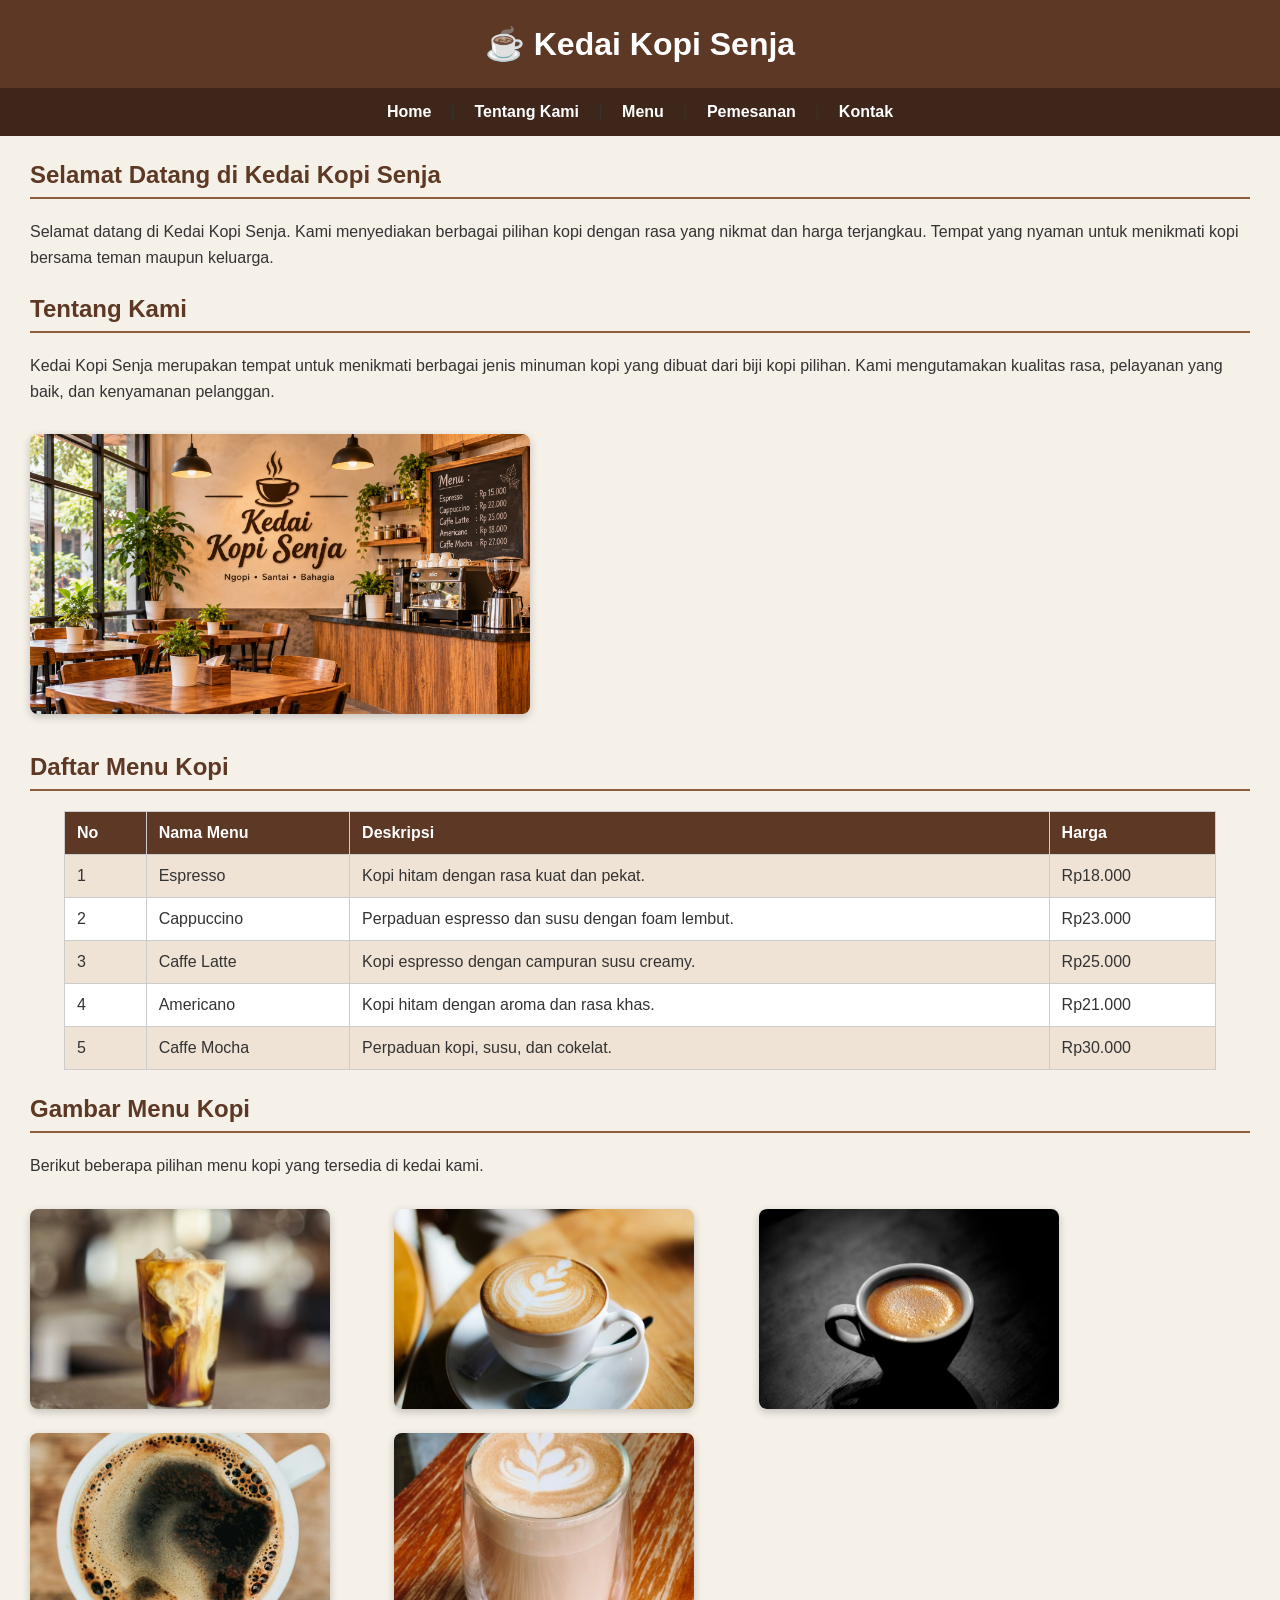
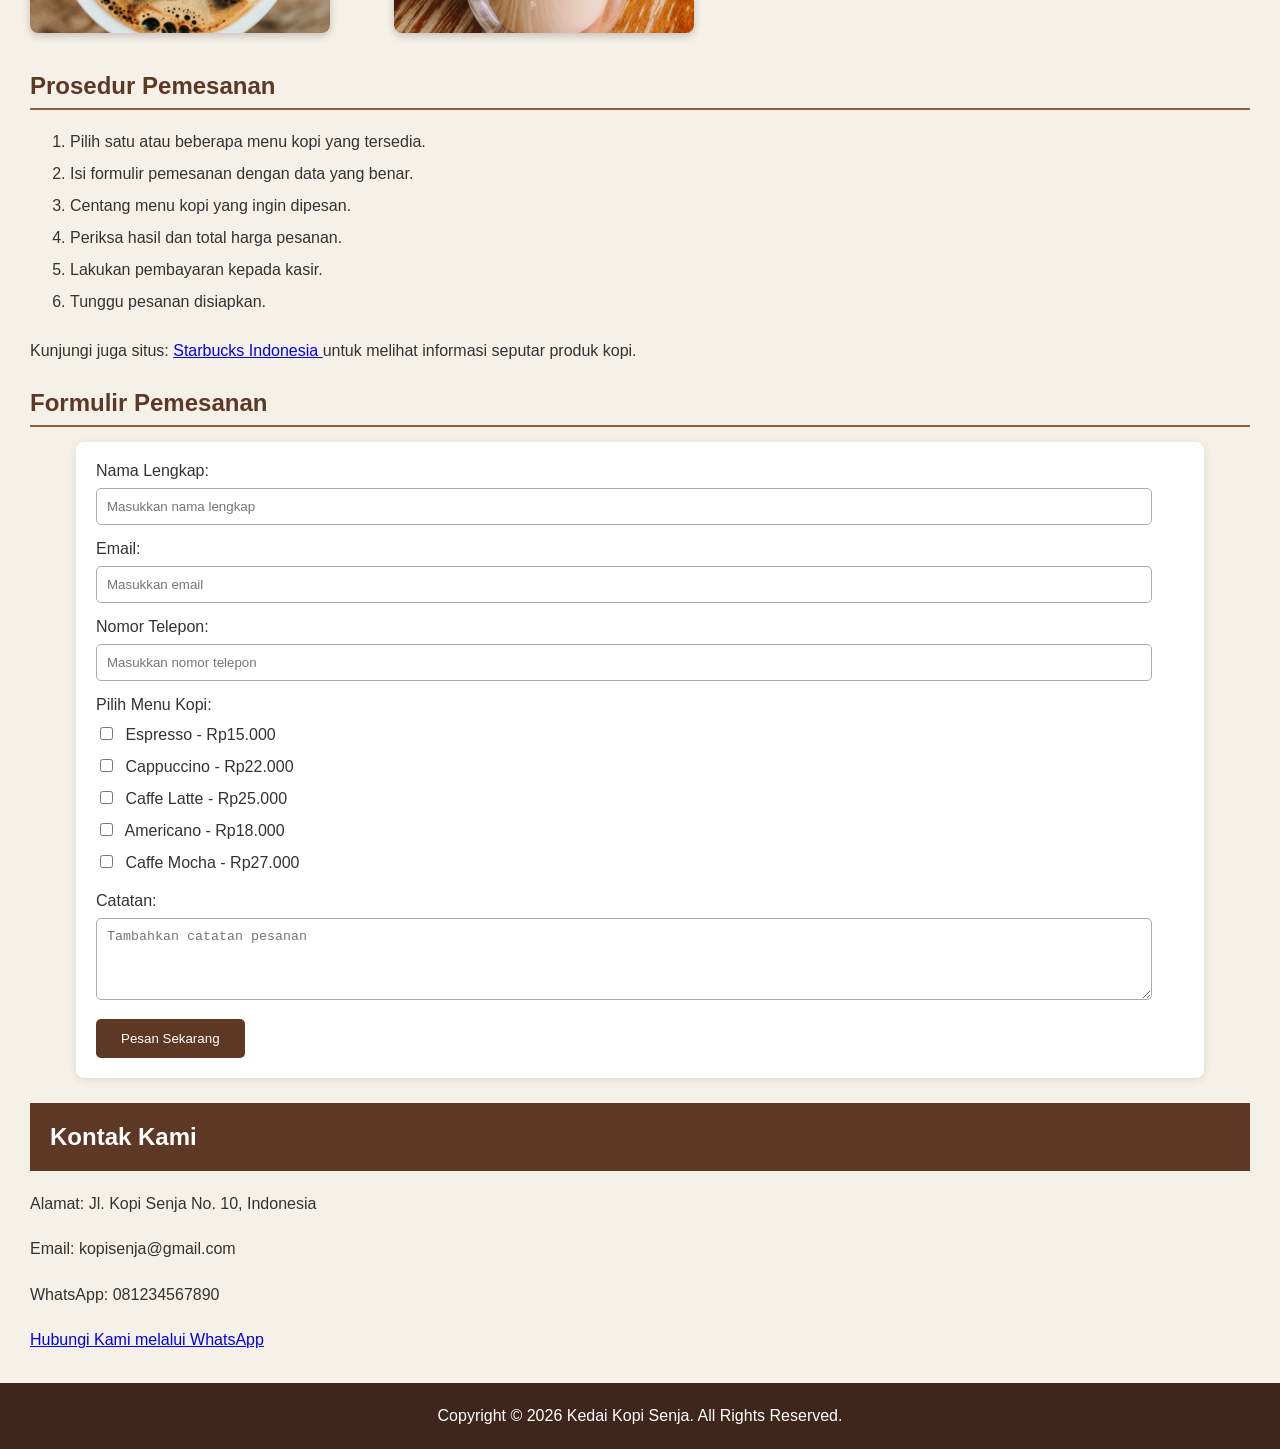
==== index.html @ 61bbe921 "Add files via upload" ====
<!DOCTYPE html>
<html lang="id">
<head>
    <meta charset="UTF-8">
    <meta name="viewport" content="width=device-width, initial-scale=1.0">
    <title>Kedai Kopi Senja</title>

    <style>
        body {
            font-family: Arial, sans-serif;
            background-color: #f5f0e8;
            margin: 0;
            padding: 0;
            color: #333;
        }

        h1 {
            background-color: #5c3825;
            color: white;
            text-align: center;
            padding: 25px;
            margin: 0;
        }

        nav {
            background-color: #3e261b;
            text-align: center;
            padding: 15px;
        }

        nav a {
            color: white;
            text-decoration: none;
            margin: 15px;
            font-weight: bold;
        }

        nav a:hover {
            color: #ffd166;
        }

        h2 {
            color: #5c3825;
            border-bottom: 2px solid #8b5e3c;
            padding-bottom: 8px;
            margin: 25px 30px 15px;
        }

        p {
            margin: 20px 30px;
            line-height: 1.6;
        }

        table {
            width: 90%;
            margin: 20px auto;
            border-collapse: collapse;
            background-color: white;
        }

        th {
            background-color: #5c3825;
            color: white;
        }

        td, th {
            border: 1px solid #ccc;
            padding: 12px;
            text-align: left;
        }

        tr:nth-child(even) {
            background-color: #eee3d5;
        }

        ol {
            margin-left: 30px;
            line-height: 2;
        }

        img {
            width: 300px;
            max-width: 90%;
            height: 200px;
            object-fit: cover;
            border-radius: 8px;
            margin: 10px 30px;
            box-shadow: 0 3px 8px rgba(0,0,0,0.2);
        }

        .gambar-kedai {
            width: 500px;
            height: 280px;
        }

        .gambar-menu {
            display: inline-block;
            text-align: center;
        }

        form {
            background-color: white;
            padding: 20px;
            border-radius: 8px;
            width: 85%;
            margin: auto;
            box-shadow: 0 2px 8px rgba(0,0,0,0.1);
        }

        input[type="text"],
        input[type="email"],
        input[type="tel"],
        input[type="number"],
        textarea {
            width: 95%;
            padding: 10px;
            margin-top: 8px;
            margin-bottom: 15px;
            border: 1px solid #aaa;
            border-radius: 5px;
        }

        .pilihan-menu {
            margin-top: 10px;
            margin-bottom: 20px;
        }

        .pilihan-menu label {
            display: block;
            margin-bottom: 12px;
            cursor: pointer;
        }

        .pilihan-menu input {
            margin-right: 8px;
        }

        button {
            background-color: #5c3825;
            color: white;
            padding: 12px 25px;
            border: none;
            border-radius: 5px;
            cursor: pointer;
        }

        button:hover {
            background-color: #3e261b;
        }

        #hasilPemesanan {
            display: none;
            background-color: white;
            padding: 20px;
            width: 85%;
            margin: 25px auto;
            border-radius: 8px;
            box-shadow: 0 2px 8px rgba(0,0,0,0.1);
        }

        #hasilPemesanan h2 {
            margin: 10px 0 20px;
            color: #5c3825;
        }

        #hasilPemesanan p {
            background-color: #f5f0e8;
            padding: 10px;
            border-radius: 5px;
            margin: 10px 0;
        }

        #totalHarga {
            color: #5c3825;
        }

        #kontak {
            background-color: #5c3825;
            color: white;
            padding: 20px;
            border: none;
        }

        footer {
            background-color: #3e261b;
            color: white;
            text-align: center;
            padding: 15px;
            margin-top: 30px;
        }

        footer p {
            margin: 5px;
        }

        @media (max-width: 600px) {
            nav a {
                display: block;
                margin: 10px;
            }

            table {
                width: 95%;
                font-size: 13px;
            }

            form {
                width: 85%;
            }

            .gambar-kedai {
                width: 85%;
            }
        }
    </style>
</head>

<body>

    <!-- Judul Website -->
    <h1>☕ Kedai Kopi Senja</h1>

    <!-- Navigasi -->
    <nav>
        <a href="#home">Home</a> |
        <a href="#tentang">Tentang Kami</a> |
        <a href="#menu">Menu</a> |
        <a href="#pemesanan">Pemesanan</a> |
        <a href="#kontak">Kontak</a>
    </nav>

    <!-- Home -->
    <h2 id="home">Selamat Datang di Kedai Kopi Senja</h2>

    <p>
        Selamat datang di Kedai Kopi Senja. Kami menyediakan berbagai
        pilihan kopi dengan rasa yang nikmat dan harga terjangkau.
        Tempat yang nyaman untuk menikmati kopi bersama teman maupun keluarga.
    </p>

    <!-- Tentang Kami -->
    <h2 id="tentang">Tentang Kami</h2>

    <p>
        Kedai Kopi Senja merupakan tempat untuk menikmati berbagai
        jenis minuman kopi yang dibuat dari biji kopi pilihan.
        Kami mengutamakan kualitas rasa, pelayanan yang baik,
        dan kenyamanan pelanggan.
    </p>

    <img class="gambar-kedai"
         src="kedai.png"
         alt="Suasana Kedai Kopi Senja">

    <!-- Daftar Menu -->
    <h2 id="menu">Daftar Menu Kopi</h2>

    <table>
        <tr>
            <th>No</th>
            <th>Nama Menu</th>
            <th>Deskripsi</th>
            <th>Harga</th>
        </tr>

        <tr>
            <td>1</td>
            <td>Espresso</td>
            <td>Kopi hitam dengan rasa kuat dan pekat.</td>
            <td>Rp18.000</td>
        </tr>

        <tr>
            <td>2</td>
            <td>Cappuccino</td>
            <td>Perpaduan espresso dan susu dengan foam lembut.</td>
            <td>Rp23.000</td>
        </tr>

        <tr>
            <td>3</td>
            <td>Caffe Latte</td>
            <td>Kopi espresso dengan campuran susu creamy.</td>
            <td>Rp25.000</td>
        </tr>

        <tr>
            <td>4</td>
            <td>Americano</td>
            <td>Kopi hitam dengan aroma dan rasa khas.</td>
            <td>Rp21.000</td>
        </tr>

        <tr>
            <td>5</td>
            <td>Caffe Mocha</td>
            <td>Perpaduan kopi, susu, dan cokelat.</td>
            <td>Rp30.000</td>
        </tr>
    </table>

    <!-- Gambar Menu -->
    <h2>Gambar Menu Kopi</h2>

    <p>Berikut beberapa pilihan menu kopi yang tersedia di kedai kami.</p>

    <img src="espresso.jpg" alt="Espresso">

    <img src="cappuccino.jpg" alt="Cappuccino">

    <img src="latte.jpg" alt="Caffe Latte">

    <img src="americano.jpg" alt="Americano">

    <img src="mocha.jpg" alt="Caffe Mocha">

    <!-- Prosedur Pemesanan -->
    <h2>Prosedur Pemesanan</h2>

    <ol>
        <li>Pilih satu atau beberapa menu kopi yang tersedia.</li>
        <li>Isi formulir pemesanan dengan data yang benar.</li>
        <li>Centang menu kopi yang ingin dipesan.</li>
        <li>Periksa hasil dan total harga pesanan.</li>
        <li>Lakukan pembayaran kepada kasir.</li>
        <li>Tunggu pesanan disiapkan.</li>
    </ol>

    <!-- Hyperlink -->
    <p>
        Kunjungi juga situs:
        <a href="https://www.starbucks.co.id/" target="_blank">
            Starbucks Indonesia
        </a>
        untuk melihat informasi seputar produk kopi.
    </p>

    <!-- Formulir Pemesanan -->
    <h2 id="pemesanan">Formulir Pemesanan</h2>

    <form id="formPemesanan">

        Nama Lengkap:
        <input type="text"
               id="nama"
               placeholder="Masukkan nama lengkap"
               required>

        Email:
        <input type="email"
               id="email"
               placeholder="Masukkan email"
               required>

        Nomor Telepon:
        <input type="tel"
               id="telepon"
               placeholder="Masukkan nomor telepon"
               required>

        Pilih Menu Kopi:

        <div class="pilihan-menu">

            <label>
                <input type="checkbox" name="menu" value="Espresso">
                Espresso - Rp15.000
            </label>

            <label>
                <input type="checkbox" name="menu" value="Cappuccino">
                Cappuccino - Rp22.000
            </label>

            <label>
                <input type="checkbox" name="menu" value="Caffe Latte">
                Caffe Latte - Rp25.000
            </label>

            <label>
                <input type="checkbox" name="menu" value="Americano">
                Americano - Rp18.000
            </label>

            <label>
                <input type="checkbox" name="menu" value="Caffe Mocha">
                Caffe Mocha - Rp27.000
            </label>

        </div>

        Catatan:
        <textarea id="catatan"
                  placeholder="Tambahkan catatan pesanan"
                  rows="4"></textarea>

        <button type="submit">Pesan Sekarang</button>

    </form>

    <!-- Hasil Pemesanan -->
    <div id="hasilPemesanan">

        <h2>Hasil Pemesanan</h2>

        <div id="isiHasil"></div>

        <h3 id="totalHarga"></h3>

    </div>

    <!-- Kontak -->
    <h2 id="kontak">Kontak Kami</h2>

    <p>Alamat: Jl. Kopi Senja No. 10, Indonesia</p>

    <p>Email: kopisenja@gmail.com</p>

    <p>WhatsApp: 081234567890</p>

    <p>
        <a href="https://wa.me/6281234567890" target="_blank">
            Hubungi Kami melalui WhatsApp
        </a>
    </p>

    <!-- Footer -->
    <footer>
        <p>Copyright &copy; 2026 Kedai Kopi Senja. All Rights Reserved.</p>
    </footer>

    <!-- JavaScript -->
    <script>
        document.getElementById("formPemesanan")
        .addEventListener("submit", function(event) {

            event.preventDefault();

            let nama = document.getElementById("nama").value;
            let email = document.getElementById("email").value;
            let telepon = document.getElementById("telepon").value;
            let catatan = document.getElementById("catatan").value;

            let hargaMenu = {
                "Espresso": 15000,
                "Cappuccino": 22000,
                "Caffe Latte": 25000,
                "Americano": 18000,
                "Caffe Mocha": 27000
            };

            let pilihan = document.querySelectorAll(
                'input[name="menu"]:checked'
            );

            if (pilihan.length === 0) {
                alert("Silakan pilih minimal satu menu kopi!");
                return;
            }

            let isiHasil = document.getElementById("isiHasil");

            isiHasil.replaceChildren();

            let total = 0;

            let data = [
                "Nama: " + nama,
                "Email: " + email,
                "Nomor Telepon: " + telepon
            ];

            data.forEach(function(teks) {
                let p = document.createElement("p");
                p.textContent = teks;
                isiHasil.appendChild(p);
            });

            let judul = document.createElement("h3");
            judul.textContent = "Detail Pesanan:";
            isiHasil.appendChild(judul);

            pilihan.forEach(function(item) {

                let harga = hargaMenu[item.value];

                total += harga;

                let p = document.createElement("p");

                p.textContent = item.value + " - Rp" +
                    harga.toLocaleString("id-ID");

                isiHasil.appendChild(p);
            });

            let catatanHasil = document.createElement("p");

            catatanHasil.textContent = "Catatan: " + (catatan || "-");

            isiHasil.appendChild(catatanHasil);

            document.getElementById("totalHarga").textContent =
                "Total Pembayaran: Rp" +
                total.toLocaleString("id-ID");

            document.getElementById("hasilPemesanan").style.display = "block";

            document.getElementById("hasilPemesanan").scrollIntoView({
                behavior: "smooth"
            });

        });
    </script>

</body>
</html>
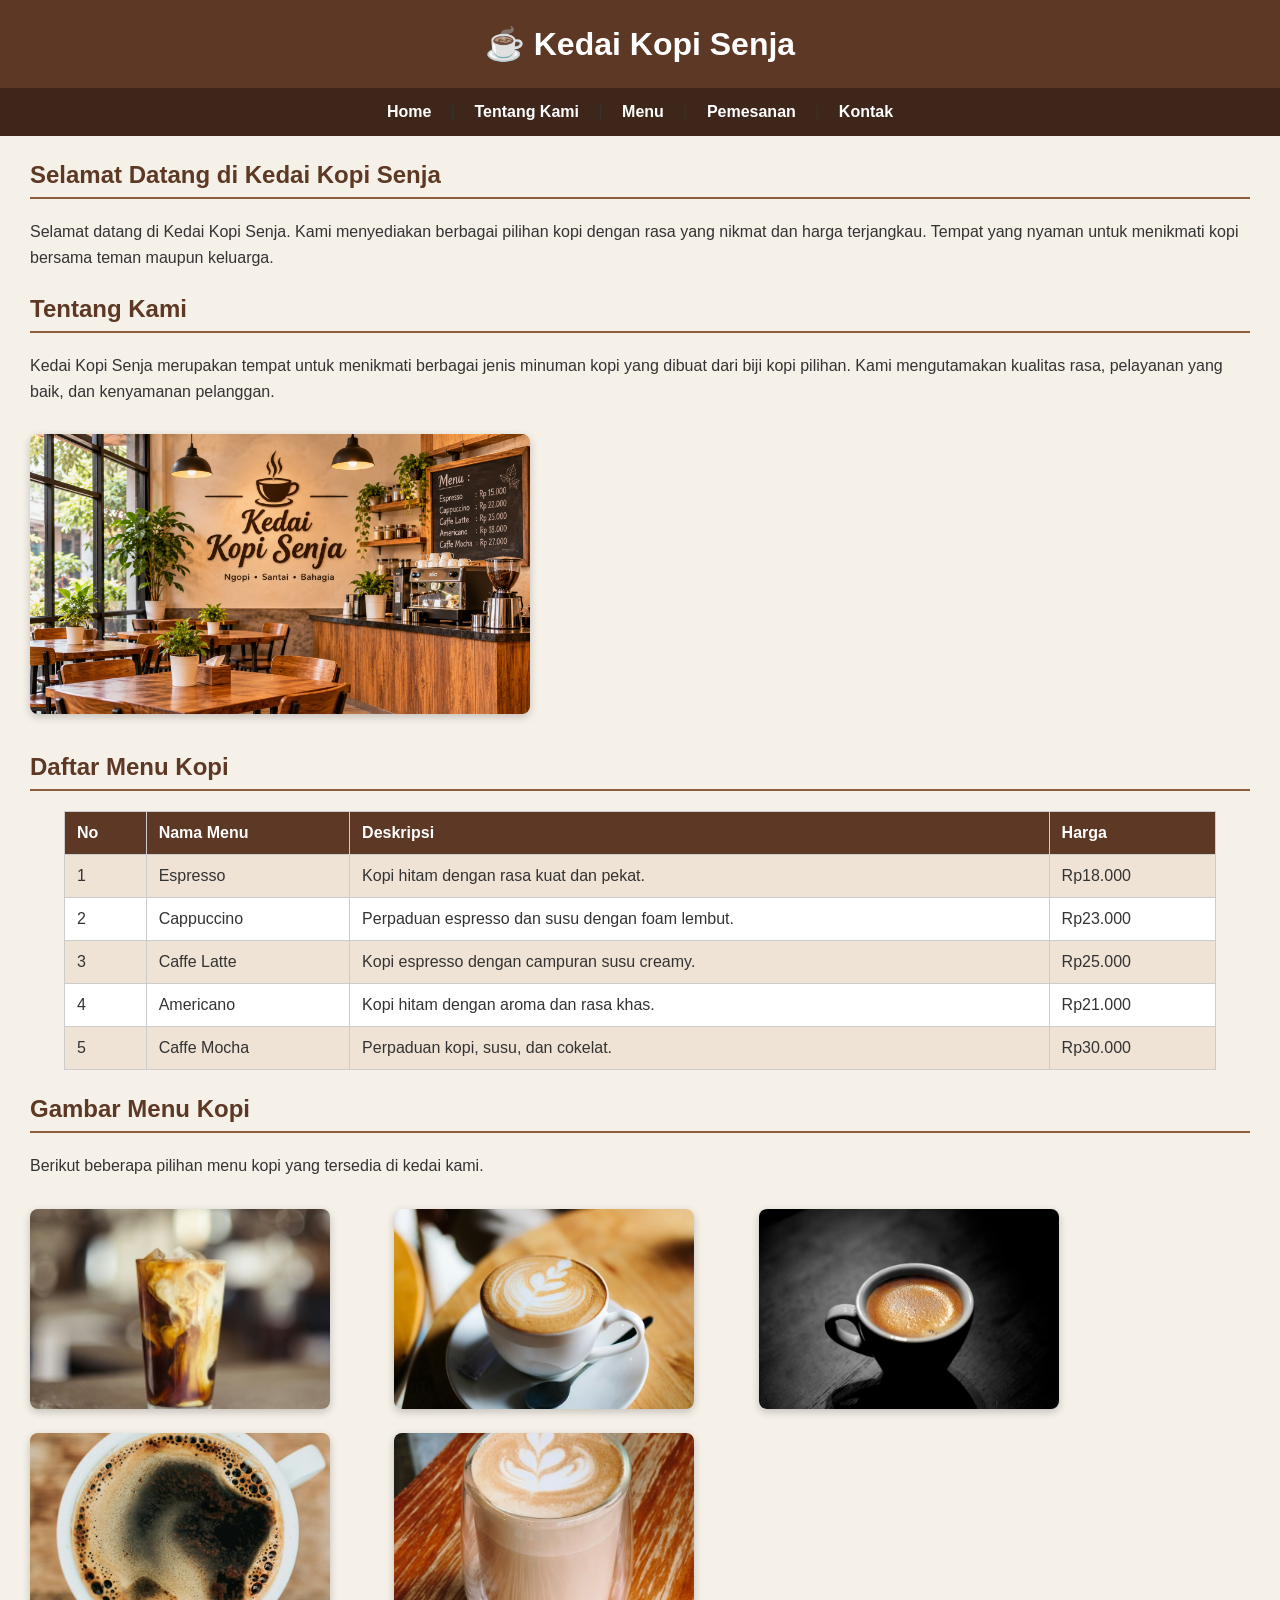
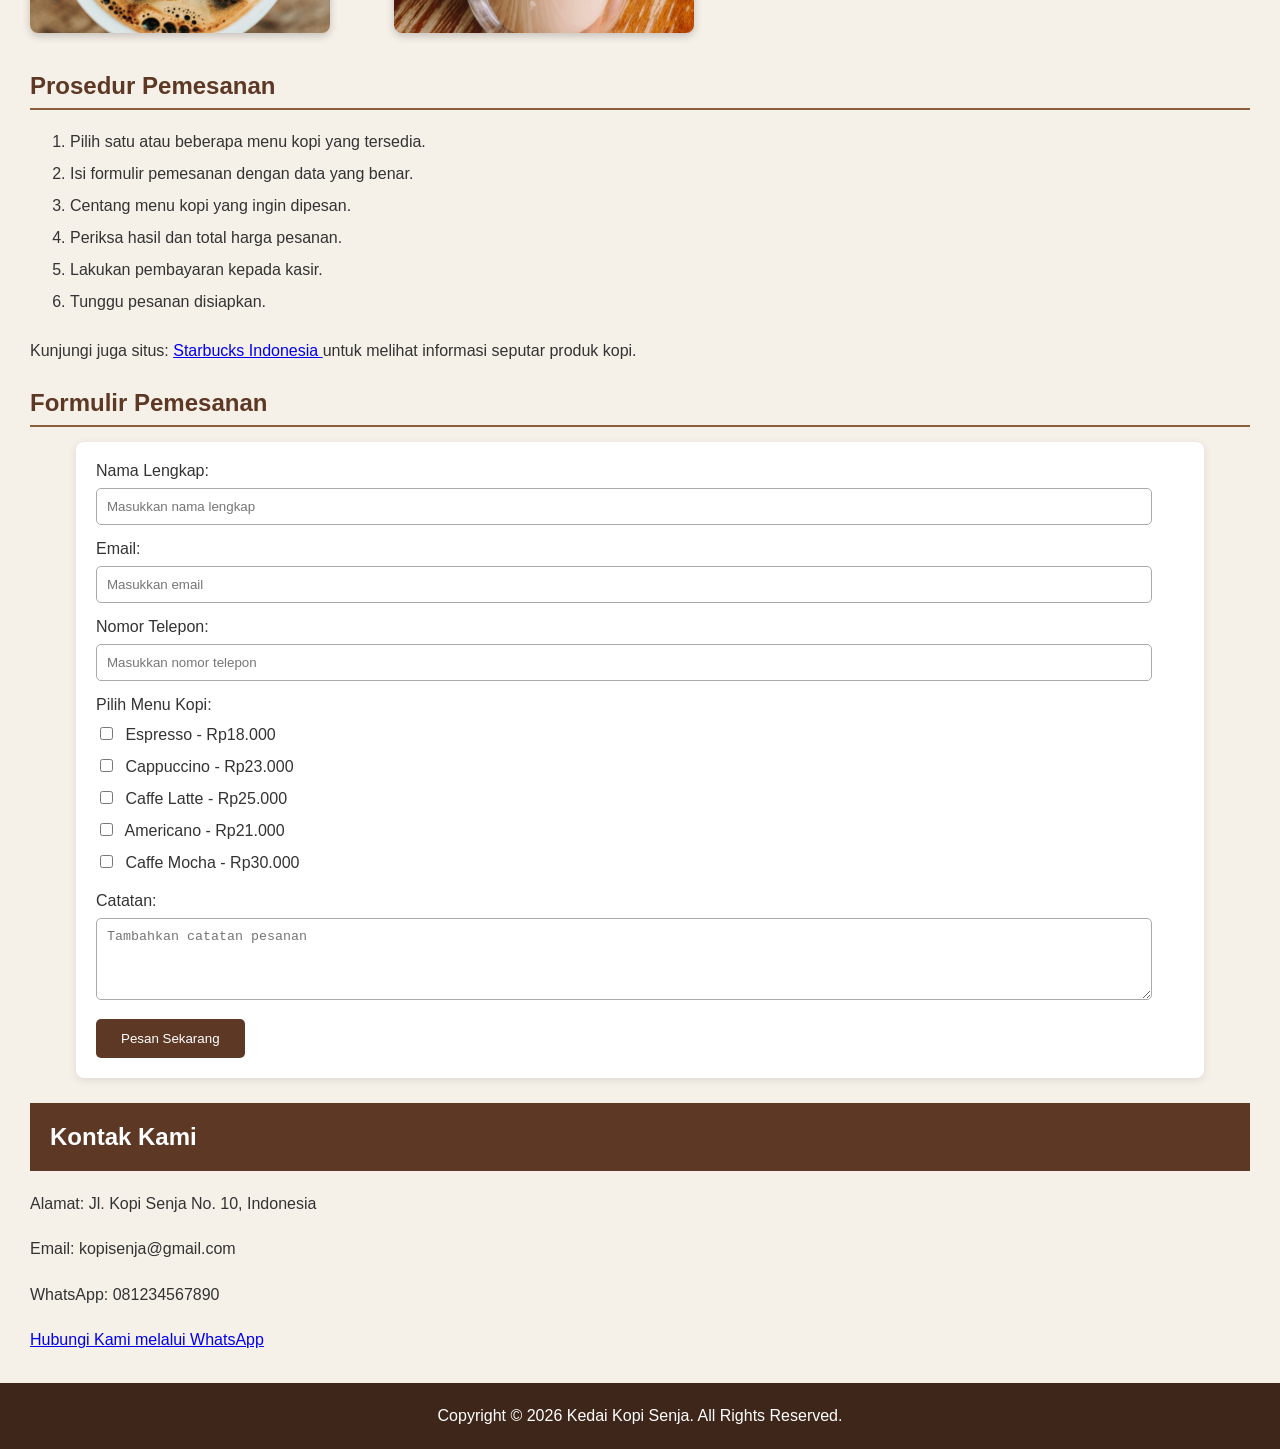
==== commit c9ccc553: "Add files via upload" ====
--- a/index.html
+++ b/index.html
@@ -365,12 +365,12 @@
 
             <label>
                 <input type="checkbox" name="menu" value="Espresso">
-                Espresso - Rp15.000
+                Espresso - Rp18.000
             </label>
 
             <label>
                 <input type="checkbox" name="menu" value="Cappuccino">
-                Cappuccino - Rp22.000
+                Cappuccino - Rp23.000
             </label>
 
             <label>
@@ -380,12 +380,12 @@
 
             <label>
                 <input type="checkbox" name="menu" value="Americano">
-                Americano - Rp18.000
+                Americano - Rp21.000
             </label>
 
             <label>
                 <input type="checkbox" name="menu" value="Caffe Mocha">
-                Caffe Mocha - Rp27.000
+                Caffe Mocha - Rp30.000
             </label>
 
         </div>
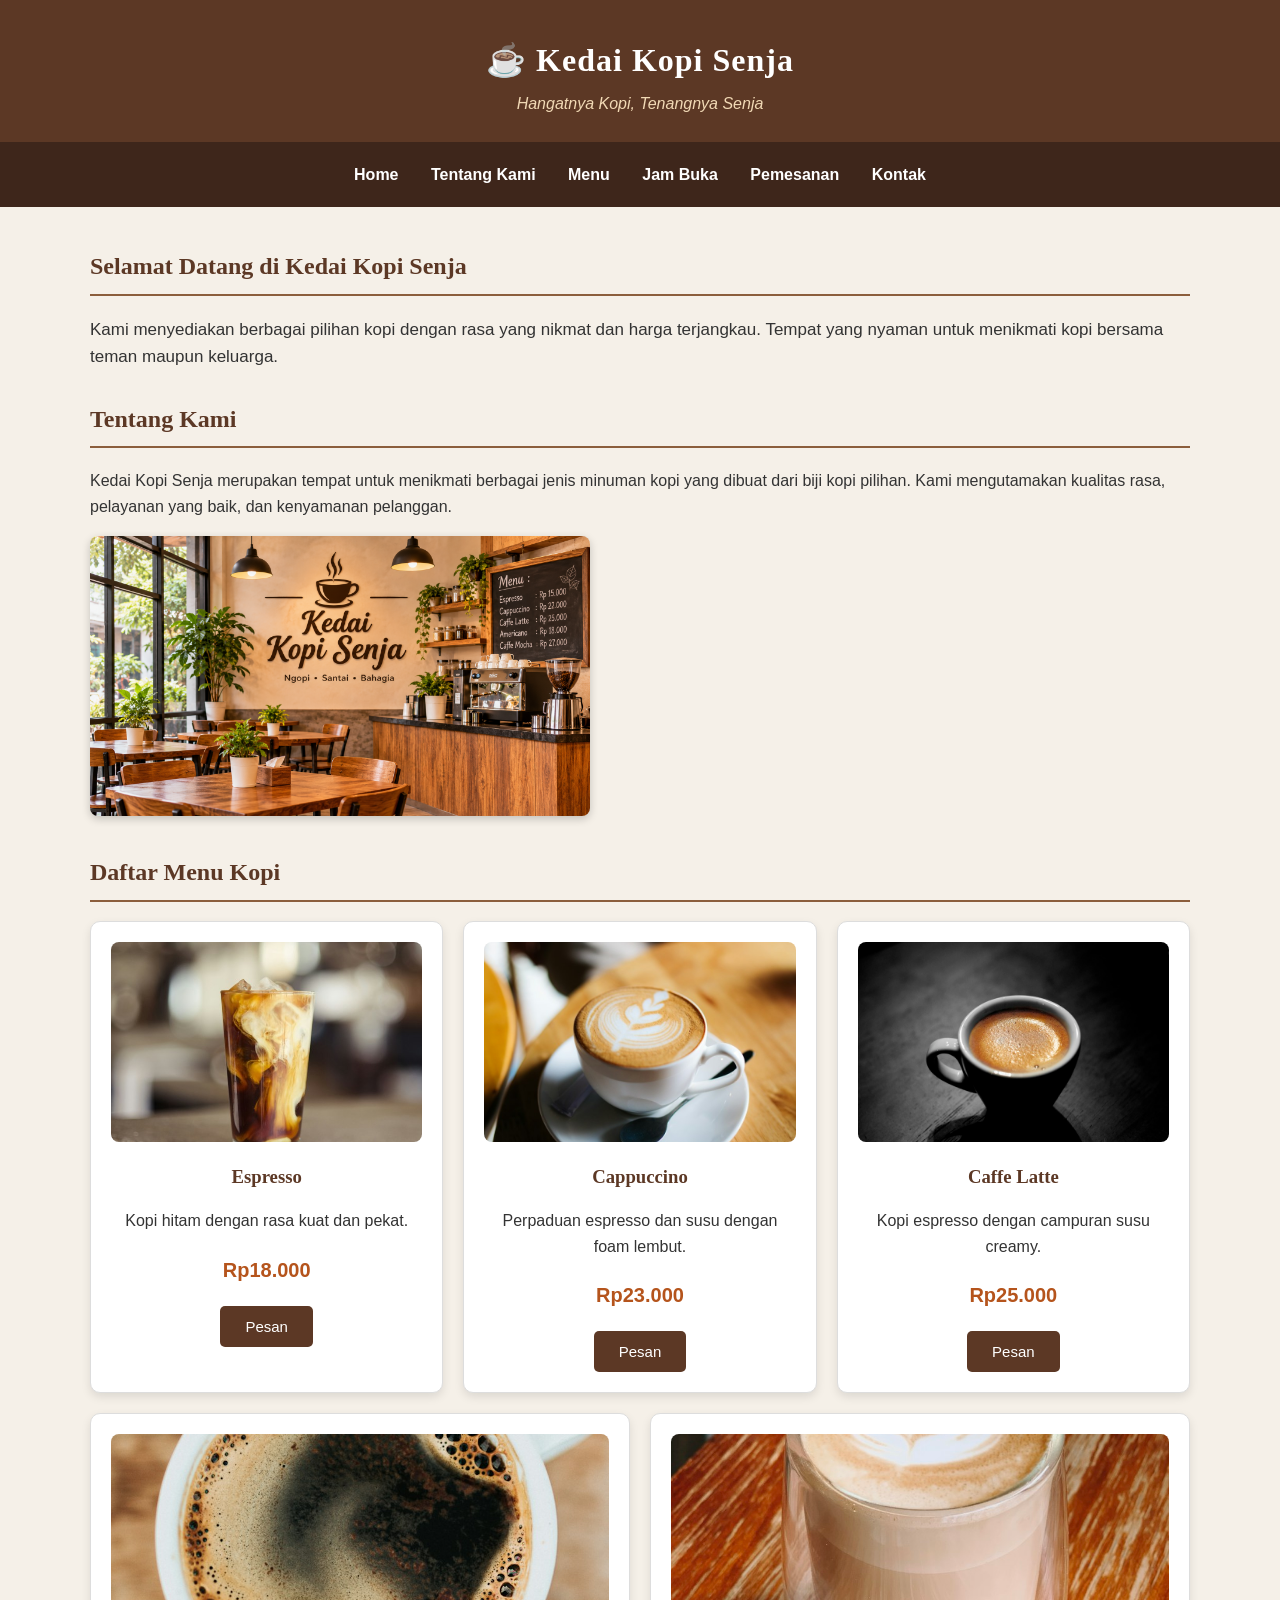
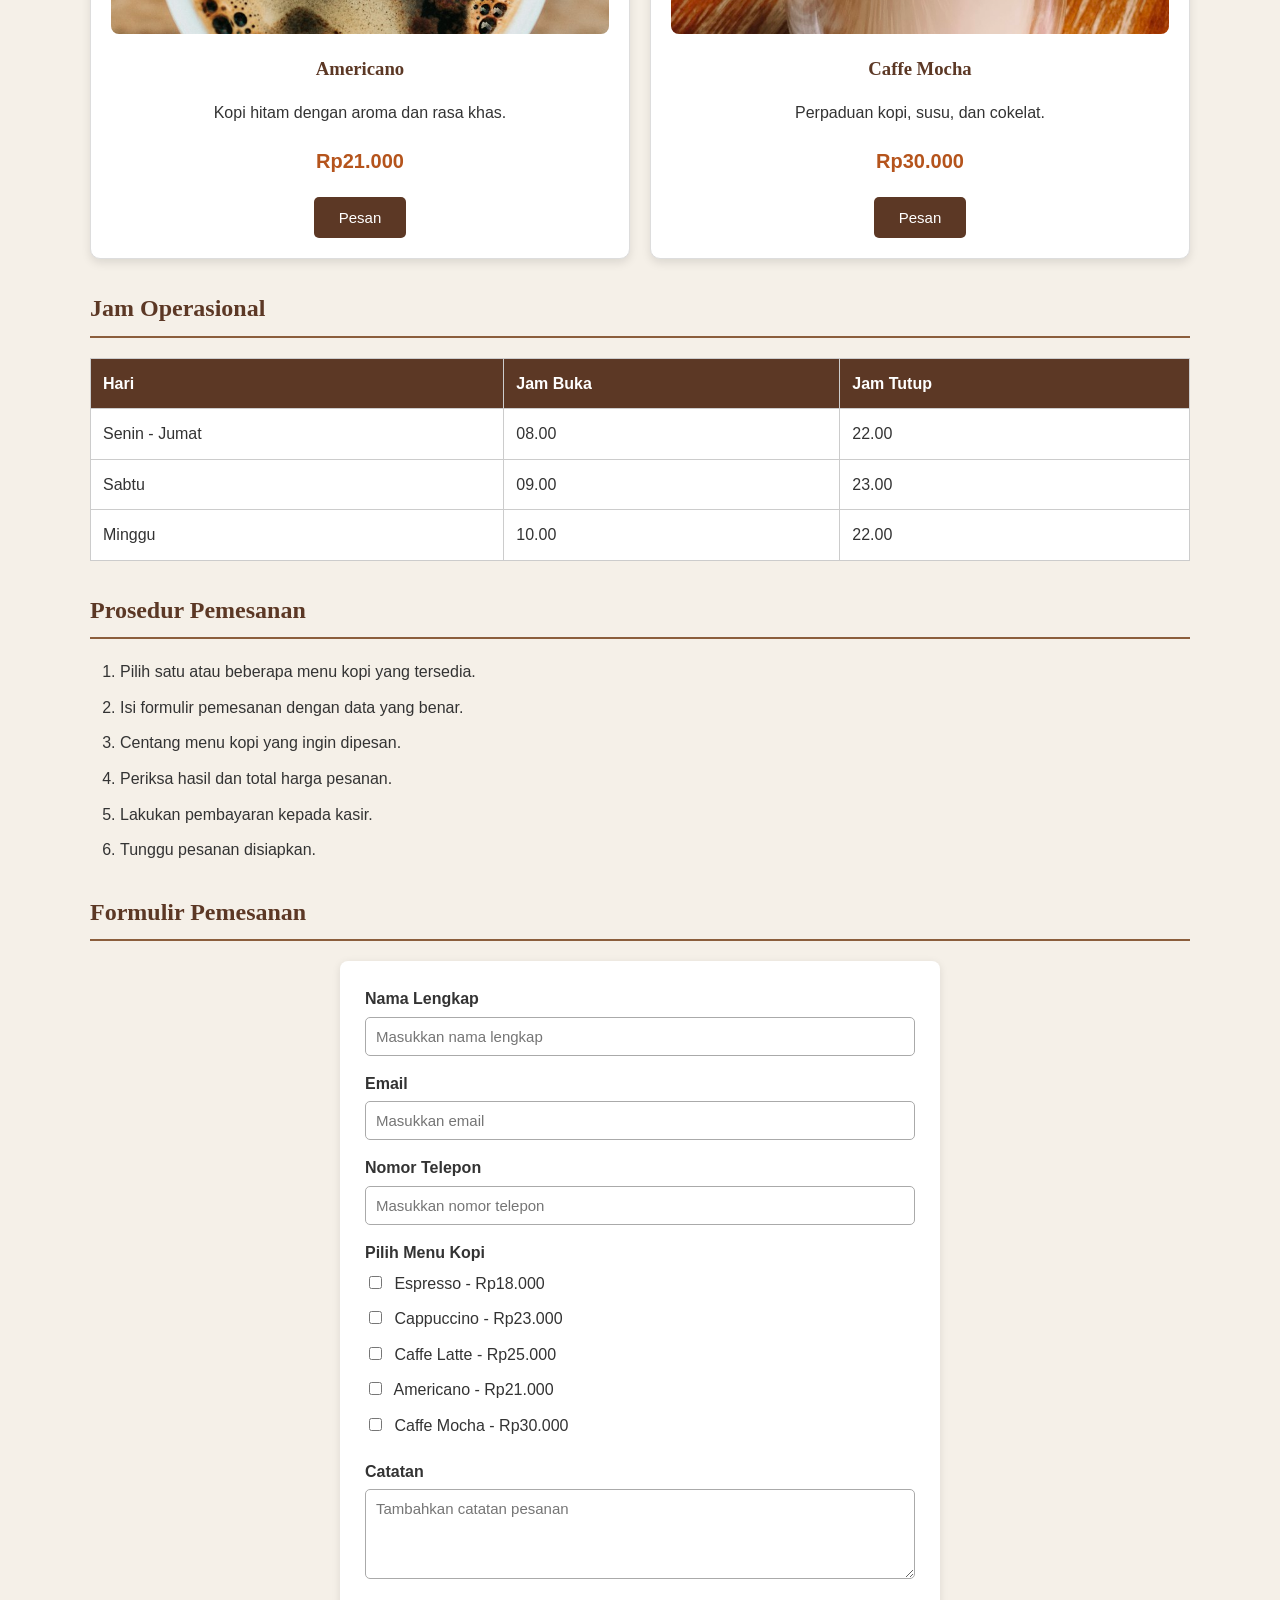
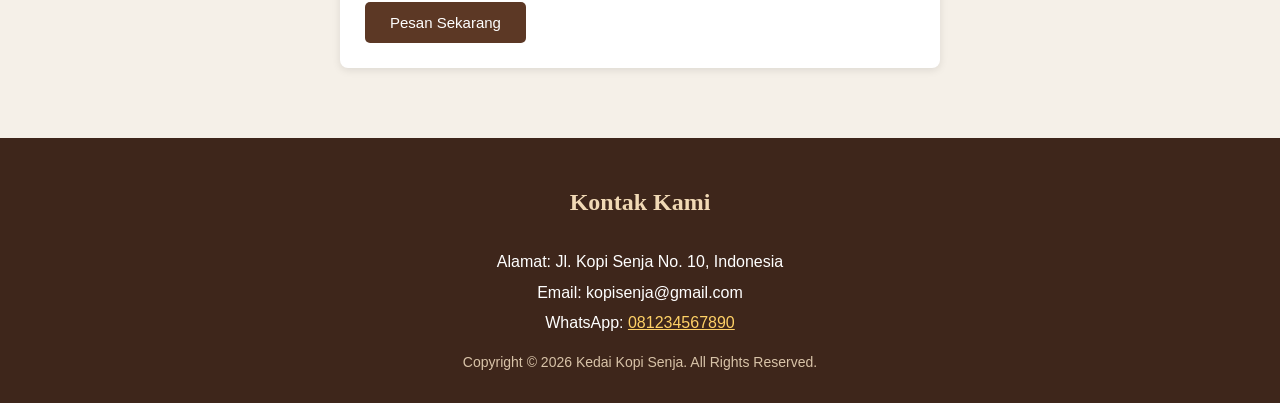
==== commit e2e82e22: "Add files via upload" ====
--- a/index.html
+++ b/index.html
@@ -1,518 +1,245 @@
-
-<!DOCTYPE html>
-<html lang="id">
-<head>
-    <meta charset="UTF-8">
-    <meta name="viewport" content="width=device-width, initial-scale=1.0">
-    <title>Kedai Kopi Senja</title>
-
-    <style>
-        body {
-            font-family: Arial, sans-serif;
-            background-color: #f5f0e8;
-            margin: 0;
-            padding: 0;
-            color: #333;
-        }
-
-        h1 {
-            background-color: #5c3825;
-            color: white;
-            text-align: center;
-            padding: 25px;
-            margin: 0;
-        }
-
-        nav {
-            background-color: #3e261b;
-            text-align: center;
-            padding: 15px;
-        }
-
-        nav a {
-            color: white;
-            text-decoration: none;
-            margin: 15px;
-            font-weight: bold;
-        }
-
-        nav a:hover {
-            color: #ffd166;
-        }
-
-        h2 {
-            color: #5c3825;
-            border-bottom: 2px solid #8b5e3c;
-            padding-bottom: 8px;
-            margin: 25px 30px 15px;
-        }
-
-        p {
-            margin: 20px 30px;
-            line-height: 1.6;
-        }
-
-        table {
-            width: 90%;
-            margin: 20px auto;
-            border-collapse: collapse;
-            background-color: white;
-        }
-
-        th {
-            background-color: #5c3825;
-            color: white;
-        }
-
-        td, th {
-            border: 1px solid #ccc;
-            padding: 12px;
-            text-align: left;
-        }
-
-        tr:nth-child(even) {
-            background-color: #eee3d5;
-        }
-
-        ol {
-            margin-left: 30px;
-            line-height: 2;
-        }
-
-        img {
-            width: 300px;
-            max-width: 90%;
-            height: 200px;
-            object-fit: cover;
-            border-radius: 8px;
-            margin: 10px 30px;
-            box-shadow: 0 3px 8px rgba(0,0,0,0.2);
-        }
-
-        .gambar-kedai {
-            width: 500px;
-            height: 280px;
-        }
-
-        .gambar-menu {
-            display: inline-block;
-            text-align: center;
-        }
-
-        form {
-            background-color: white;
-            padding: 20px;
-            border-radius: 8px;
-            width: 85%;
-            margin: auto;
-            box-shadow: 0 2px 8px rgba(0,0,0,0.1);
-        }
-
-        input[type="text"],
-        input[type="email"],
-        input[type="tel"],
-        input[type="number"],
-        textarea {
-            width: 95%;
-            padding: 10px;
-            margin-top: 8px;
-            margin-bottom: 15px;
-            border: 1px solid #aaa;
-            border-radius: 5px;
-        }
-
-        .pilihan-menu {
-            margin-top: 10px;
-            margin-bottom: 20px;
-        }
-
-        .pilihan-menu label {
-            display: block;
-            margin-bottom: 12px;
-            cursor: pointer;
-        }
-
-        .pilihan-menu input {
-            margin-right: 8px;
-        }
-
-        button {
-            background-color: #5c3825;
-            color: white;
-            padding: 12px 25px;
-            border: none;
-            border-radius: 5px;
-            cursor: pointer;
-        }
-
-        button:hover {
-            background-color: #3e261b;
-        }
-
-        #hasilPemesanan {
-            display: none;
-            background-color: white;
-            padding: 20px;
-            width: 85%;
-            margin: 25px auto;
-            border-radius: 8px;
-            box-shadow: 0 2px 8px rgba(0,0,0,0.1);
-        }
-
-        #hasilPemesanan h2 {
-            margin: 10px 0 20px;
-            color: #5c3825;
-        }
-
-        #hasilPemesanan p {
-            background-color: #f5f0e8;
-            padding: 10px;
-            border-radius: 5px;
-            margin: 10px 0;
-        }
-
-        #totalHarga {
-            color: #5c3825;
-        }
-
-        #kontak {
-            background-color: #5c3825;
-            color: white;
-            padding: 20px;
-            border: none;
-        }
-
-        footer {
-            background-color: #3e261b;
-            color: white;
-            text-align: center;
-            padding: 15px;
-            margin-top: 30px;
-        }
-
-        footer p {
-            margin: 5px;
-        }
-
-        @media (max-width: 600px) {
-            nav a {
-                display: block;
-                margin: 10px;
-            }
-
-            table {
-                width: 95%;
-                font-size: 13px;
-            }
-
-            form {
-                width: 85%;
-            }
-
-            .gambar-kedai {
-                width: 85%;
-            }
-        }
-    </style>
-</head>
-
-<body>
-
-    <!-- Judul Website -->
-    <h1>☕ Kedai Kopi Senja</h1>
-
-    <!-- Navigasi -->
-    <nav>
-        <a href="#home">Home</a> |
-        <a href="#tentang">Tentang Kami</a> |
-        <a href="#menu">Menu</a> |
-        <a href="#pemesanan">Pemesanan</a> |
-        <a href="#kontak">Kontak</a>
-    </nav>
-
-    <!-- Home -->
-    <h2 id="home">Selamat Datang di Kedai Kopi Senja</h2>
-
-    <p>
-        Selamat datang di Kedai Kopi Senja. Kami menyediakan berbagai
-        pilihan kopi dengan rasa yang nikmat dan harga terjangkau.
-        Tempat yang nyaman untuk menikmati kopi bersama teman maupun keluarga.
-    </p>
-
-    <!-- Tentang Kami -->
-    <h2 id="tentang">Tentang Kami</h2>
-
-    <p>
-        Kedai Kopi Senja merupakan tempat untuk menikmati berbagai
-        jenis minuman kopi yang dibuat dari biji kopi pilihan.
-        Kami mengutamakan kualitas rasa, pelayanan yang baik,
-        dan kenyamanan pelanggan.
-    </p>
-
-    <img class="gambar-kedai"
-         src="kedai.png"
-         alt="Suasana Kedai Kopi Senja">
-
-    <!-- Daftar Menu -->
-    <h2 id="menu">Daftar Menu Kopi</h2>
-
-    <table>
-        <tr>
-            <th>No</th>
-            <th>Nama Menu</th>
-            <th>Deskripsi</th>
-            <th>Harga</th>
-        </tr>
-
-        <tr>
-            <td>1</td>
-            <td>Espresso</td>
-            <td>Kopi hitam dengan rasa kuat dan pekat.</td>
-            <td>Rp18.000</td>
-        </tr>
-
-        <tr>
-            <td>2</td>
-            <td>Cappuccino</td>
-            <td>Perpaduan espresso dan susu dengan foam lembut.</td>
-            <td>Rp23.000</td>
-        </tr>
-
-        <tr>
-            <td>3</td>
-            <td>Caffe Latte</td>
-            <td>Kopi espresso dengan campuran susu creamy.</td>
-            <td>Rp25.000</td>
-        </tr>
-
-        <tr>
-            <td>4</td>
-            <td>Americano</td>
-            <td>Kopi hitam dengan aroma dan rasa khas.</td>
-            <td>Rp21.000</td>
-        </tr>
-
-        <tr>
-            <td>5</td>
-            <td>Caffe Mocha</td>
-            <td>Perpaduan kopi, susu, dan cokelat.</td>
-            <td>Rp30.000</td>
-        </tr>
-    </table>
-
-    <!-- Gambar Menu -->
-    <h2>Gambar Menu Kopi</h2>
-
-    <p>Berikut beberapa pilihan menu kopi yang tersedia di kedai kami.</p>
-
-    <img src="espresso.jpg" alt="Espresso">
-
-    <img src="cappuccino.jpg" alt="Cappuccino">
-
-    <img src="latte.jpg" alt="Caffe Latte">
-
-    <img src="americano.jpg" alt="Americano">
-
-    <img src="mocha.jpg" alt="Caffe Mocha">
-
-    <!-- Prosedur Pemesanan -->
-    <h2>Prosedur Pemesanan</h2>
-
-    <ol>
-        <li>Pilih satu atau beberapa menu kopi yang tersedia.</li>
-        <li>Isi formulir pemesanan dengan data yang benar.</li>
-        <li>Centang menu kopi yang ingin dipesan.</li>
-        <li>Periksa hasil dan total harga pesanan.</li>
-        <li>Lakukan pembayaran kepada kasir.</li>
-        <li>Tunggu pesanan disiapkan.</li>
-    </ol>
-
-    <!-- Hyperlink -->
-    <p>
-        Kunjungi juga situs:
-        <a href="https://www.starbucks.co.id/" target="_blank">
-            Starbucks Indonesia
-        </a>
-        untuk melihat informasi seputar produk kopi.
-    </p>
-
-    <!-- Formulir Pemesanan -->
-    <h2 id="pemesanan">Formulir Pemesanan</h2>
-
-    <form id="formPemesanan">
-
-        Nama Lengkap:
-        <input type="text"
-               id="nama"
-               placeholder="Masukkan nama lengkap"
-               required>
-
-        Email:
-        <input type="email"
-               id="email"
-               placeholder="Masukkan email"
-               required>
-
-        Nomor Telepon:
-        <input type="tel"
-               id="telepon"
-               placeholder="Masukkan nomor telepon"
-               required>
-
-        Pilih Menu Kopi:
-
-        <div class="pilihan-menu">
-
-            <label>
-                <input type="checkbox" name="menu" value="Espresso">
-                Espresso - Rp18.000
-            </label>
-
-            <label>
-                <input type="checkbox" name="menu" value="Cappuccino">
-                Cappuccino - Rp23.000
-            </label>
-
-            <label>
-                <input type="checkbox" name="menu" value="Caffe Latte">
-                Caffe Latte - Rp25.000
-            </label>
-
-            <label>
-                <input type="checkbox" name="menu" value="Americano">
-                Americano - Rp21.000
-            </label>
-
-            <label>
-                <input type="checkbox" name="menu" value="Caffe Mocha">
-                Caffe Mocha - Rp30.000
-            </label>
-
-        </div>
-
-        Catatan:
-        <textarea id="catatan"
-                  placeholder="Tambahkan catatan pesanan"
-                  rows="4"></textarea>
-
-        <button type="submit">Pesan Sekarang</button>
-
-    </form>
-
-    <!-- Hasil Pemesanan -->
-    <div id="hasilPemesanan">
-
-        <h2>Hasil Pemesanan</h2>
-
-        <div id="isiHasil"></div>
-
-        <h3 id="totalHarga"></h3>
-
-    </div>
-
-    <!-- Kontak -->
-    <h2 id="kontak">Kontak Kami</h2>
-
-    <p>Alamat: Jl. Kopi Senja No. 10, Indonesia</p>
-
-    <p>Email: kopisenja@gmail.com</p>
-
-    <p>WhatsApp: 081234567890</p>
-
-    <p>
-        <a href="https://wa.me/6281234567890" target="_blank">
-            Hubungi Kami melalui WhatsApp
-        </a>
-    </p>
-
-    <!-- Footer -->
-    <footer>
-        <p>Copyright &copy; 2026 Kedai Kopi Senja. All Rights Reserved.</p>
-    </footer>
-
-    <!-- JavaScript -->
-    <script>
-        document.getElementById("formPemesanan")
-        .addEventListener("submit", function(event) {
-
-            event.preventDefault();
-
-            let nama = document.getElementById("nama").value;
-            let email = document.getElementById("email").value;
-            let telepon = document.getElementById("telepon").value;
-            let catatan = document.getElementById("catatan").value;
-
-            let hargaMenu = {
-                "Espresso": 15000,
-                "Cappuccino": 22000,
-                "Caffe Latte": 25000,
-                "Americano": 18000,
-                "Caffe Mocha": 27000
-            };
-
-            let pilihan = document.querySelectorAll(
-                'input[name="menu"]:checked'
-            );
-
-            if (pilihan.length === 0) {
-                alert("Silakan pilih minimal satu menu kopi!");
-                return;
-            }
-
-            let isiHasil = document.getElementById("isiHasil");
-
-            isiHasil.replaceChildren();
-
-            let total = 0;
-
-            let data = [
-                "Nama: " + nama,
-                "Email: " + email,
-                "Nomor Telepon: " + telepon
-            ];
-
-            data.forEach(function(teks) {
-                let p = document.createElement("p");
-                p.textContent = teks;
-                isiHasil.appendChild(p);
-            });
-
-            let judul = document.createElement("h3");
-            judul.textContent = "Detail Pesanan:";
-            isiHasil.appendChild(judul);
-
-            pilihan.forEach(function(item) {
-
-                let harga = hargaMenu[item.value];
-
-                total += harga;
-
-                let p = document.createElement("p");
-
-                p.textContent = item.value + " - Rp" +
-                    harga.toLocaleString("id-ID");
-
-                isiHasil.appendChild(p);
-            });
-
-            let catatanHasil = document.createElement("p");
-
-            catatanHasil.textContent = "Catatan: " + (catatan || "-");
-
-            isiHasil.appendChild(catatanHasil);
-
-            document.getElementById("totalHarga").textContent =
-                "Total Pembayaran: Rp" +
-                total.toLocaleString("id-ID");
-
-            document.getElementById("hasilPemesanan").style.display = "block";
-
-            document.getElementById("hasilPemesanan").scrollIntoView({
-                behavior: "smooth"
-            });
-
-        });
-    </script>
-
-</body>
-</html>
+<!DOCTYPE html>
+<html lang="id">
+<head>
+  <meta charset="UTF-8">
+  <meta name="viewport" content="width=device-width, initial-scale=1.0">
+  <title>Kedai Kopi Senja</title>
+  <link rel="stylesheet" href="style.css">
+</head>
+<body>
+
+  <header>
+    <h1>☕ Kedai Kopi Senja</h1>
+    <p>Hangatnya Kopi, Tenangnya Senja</p>
+  </header>
+
+  <nav>
+    <a href="#home">Home</a>
+    <a href="#tentang">Tentang Kami</a>
+    <a href="#menu">Menu</a>
+    <a href="#jadwal">Jam Buka</a>
+    <a href="#pemesanan">Pemesanan</a>
+    <a href="#kontak">Kontak</a>
+  </nav>
+
+  <main class="container">
+
+    <!-- Home & Tentang -->
+    <section id="home">
+      <h2>Selamat Datang di Kedai Kopi Senja</h2>
+      <p>
+        Kami menyediakan berbagai pilihan kopi dengan rasa yang nikmat dan harga
+        terjangkau. Tempat yang nyaman untuk menikmati kopi bersama teman maupun keluarga.
+      </p>
+    </section>
+
+    <section id="tentang">
+      <h2>Tentang Kami</h2>
+      <p>
+        Kedai Kopi Senja merupakan tempat untuk menikmati berbagai jenis minuman kopi
+        yang dibuat dari biji kopi pilihan. Kami mengutamakan kualitas rasa, pelayanan
+        yang baik, dan kenyamanan pelanggan.
+      </p>
+      <img class="gambar-kedai" src="kedai.png" alt="Suasana Kedai Kopi Senja">
+    </section>
+
+    <!-- Menu dalam bentuk card -->
+    <section id="menu">
+      <h2>Daftar Menu Kopi</h2>
+      <div class="daftar-menu">
+
+        <div class="card">
+          <img src="espresso.jpg" alt="Espresso">
+          <h3>Espresso</h3>
+          <p>Kopi hitam dengan rasa kuat dan pekat.</p>
+          <p class="harga">Rp18.000</p>
+          <button type="button" data-menu="Espresso">Pesan</button>
+        </div>
+
+        <div class="card">
+          <img src="cappuccino.jpg" alt="Cappuccino">
+          <h3>Cappuccino</h3>
+          <p>Perpaduan espresso dan susu dengan foam lembut.</p>
+          <p class="harga">Rp23.000</p>
+          <button type="button" data-menu="Cappuccino">Pesan</button>
+        </div>
+
+        <div class="card">
+          <img src="latte.jpg" alt="Caffe Latte">
+          <h3>Caffe Latte</h3>
+          <p>Kopi espresso dengan campuran susu creamy.</p>
+          <p class="harga">Rp25.000</p>
+          <button type="button" data-menu="Caffe Latte">Pesan</button>
+        </div>
+
+        <div class="card">
+          <img src="americano.jpg" alt="Americano">
+          <h3>Americano</h3>
+          <p>Kopi hitam dengan aroma dan rasa khas.</p>
+          <p class="harga">Rp21.000</p>
+          <button type="button" data-menu="Americano">Pesan</button>
+        </div>
+
+        <div class="card">
+          <img src="mocha.jpg" alt="Caffe Mocha">
+          <h3>Caffe Mocha</h3>
+          <p>Perpaduan kopi, susu, dan cokelat.</p>
+          <p class="harga">Rp30.000</p>
+          <button type="button" data-menu="Caffe Mocha">Pesan</button>
+        </div>
+
+      </div>
+    </section>
+
+    <!-- Tabel jam operasional -->
+    <section id="jadwal">
+      <h2>Jam Operasional</h2>
+      <table>
+        <tr>
+          <th>Hari</th>
+          <th>Jam Buka</th>
+          <th>Jam Tutup</th>
+        </tr>
+        <tr>
+          <td>Senin - Jumat</td>
+          <td>08.00</td>
+          <td>22.00</td>
+        </tr>
+        <tr>
+          <td>Sabtu</td>
+          <td>09.00</td>
+          <td>23.00</td>
+        </tr>
+        <tr>
+          <td>Minggu</td>
+          <td>10.00</td>
+          <td>22.00</td>
+        </tr>
+      </table>
+    </section>
+
+    <!-- Prosedur -->
+    <section id="prosedur">
+      <h2>Prosedur Pemesanan</h2>
+      <ol class="langkah">
+        <li>Pilih satu atau beberapa menu kopi yang tersedia.</li>
+        <li>Isi formulir pemesanan dengan data yang benar.</li>
+        <li>Centang menu kopi yang ingin dipesan.</li>
+        <li>Periksa hasil dan total harga pesanan.</li>
+        <li>Lakukan pembayaran kepada kasir.</li>
+        <li>Tunggu pesanan disiapkan.</li>
+      </ol>
+    </section>
+
+    <!-- Form -->
+    <section id="pemesanan">
+      <h2>Formulir Pemesanan</h2>
+      <form id="formPemesanan">
+
+        <label for="nama">Nama Lengkap</label>
+        <input type="text" id="nama" placeholder="Masukkan nama lengkap" required>
+
+        <label for="email">Email</label>
+        <input type="email" id="email" placeholder="Masukkan email" required>
+
+        <label for="telepon">Nomor Telepon</label>
+        <input type="tel" id="telepon" placeholder="Masukkan nomor telepon" required>
+
+        <p class="label-grup">Pilih Menu Kopi</p>
+        <div class="pilihan-menu">
+          <label><input type="checkbox" name="menu" value="Espresso"> Espresso - Rp18.000</label>
+          <label><input type="checkbox" name="menu" value="Cappuccino"> Cappuccino - Rp23.000</label>
+          <label><input type="checkbox" name="menu" value="Caffe Latte"> Caffe Latte - Rp25.000</label>
+          <label><input type="checkbox" name="menu" value="Americano"> Americano - Rp21.000</label>
+          <label><input type="checkbox" name="menu" value="Caffe Mocha"> Caffe Mocha - Rp30.000</label>
+        </div>
+
+        <label for="catatan">Catatan</label>
+        <textarea id="catatan" placeholder="Tambahkan catatan pesanan" rows="4"></textarea>
+
+        <button type="submit">Pesan Sekarang</button>
+      </form>
+
+      <div id="hasilPemesanan">
+        <h2>Hasil Pemesanan</h2>
+        <div id="isiHasil"></div>
+        <h3 id="totalHarga"></h3>
+      </div>
+    </section>
+
+  </main>
+
+  <footer id="kontak">
+    <h2>Kontak Kami</h2>
+    <p>Alamat: Jl. Kopi Senja No. 10, Indonesia</p>
+    <p>Email: kopisenja@gmail.com</p>
+    <p>WhatsApp: <a href="https://wa.me/6281234567890" target="_blank">081234567890</a></p>
+    <p class="copyright">Copyright &copy; 2026 Kedai Kopi Senja. All Rights Reserved.</p>
+  </footer>
+
+  <script>
+    var hargaMenu = {
+      "Espresso": 18000,
+      "Cappuccino": 23000,
+      "Caffe Latte": 25000,
+      "Americano": 21000,
+      "Caffe Mocha": 30000
+    };
+
+    // Tombol "Pesan" di card -> centang menu di form lalu pindah ke form
+    document.querySelectorAll(".card button").forEach(function (tombol) {
+      tombol.addEventListener("click", function () {
+        var nama = tombol.getAttribute("data-menu");
+        document.querySelector('input[name="menu"][value="' + nama + '"]').checked = true;
+        document.getElementById("pemesanan").scrollIntoView({ behavior: "smooth" });
+      });
+    });
+
+    document.getElementById("formPemesanan").addEventListener("submit", function (event) {
+      event.preventDefault();
+
+      var nama = document.getElementById("nama").value;
+      var email = document.getElementById("email").value;
+      var telepon = document.getElementById("telepon").value;
+      var catatan = document.getElementById("catatan").value;
+      var pilihan = document.querySelectorAll('input[name="menu"]:checked');
+
+      if (pilihan.length === 0) {
+        alert("Silakan pilih minimal satu menu kopi!");
+        return;
+      }
+
+      var isiHasil = document.getElementById("isiHasil");
+      isiHasil.replaceChildren();
+      var total = 0;
+
+      function tambah(tag, teks) {
+        var el = document.createElement(tag);
+        el.textContent = teks;
+        isiHasil.appendChild(el);
+      }
+
+      tambah("p", "Nama: " + nama);
+      tambah("p", "Email: " + email);
+      tambah("p", "Nomor Telepon: " + telepon);
+      tambah("h3", "Detail Pesanan:");
+
+      pilihan.forEach(function (item) {
+        var harga = hargaMenu[item.value];
+        total += harga;
+        tambah("p", item.value + " - Rp" + harga.toLocaleString("id-ID"));
+      });
+
+      tambah("p", "Catatan: " + (catatan || "-"));
+
+      document.getElementById("totalHarga").textContent =
+        "Total Pembayaran: Rp" + total.toLocaleString("id-ID");
+
+      var hasil = document.getElementById("hasilPemesanan");
+      hasil.style.display = "block";
+      hasil.scrollIntoView({ behavior: "smooth" });
+    });
+  </script>
+
+</body>
+</html>
--- a/style.css
+++ b/style.css
@@ -0,0 +1,263 @@
+/* ===== style.css - Kedai Kopi Senja ===== */
+
+/* Universal selector + Box Model */
+* {
+  box-sizing: border-box;
+}
+
+/* Element selector */
+body {
+  margin: 0;
+  font-family: Arial, sans-serif;
+  background-color: #f5f0e8;
+  color: #333;
+  line-height: 1.6;
+}
+
+/* Group selector */
+h1, h2, h3 {
+  font-family: Georgia, "Times New Roman", serif;
+  color: #5c3825;
+}
+
+/* Header */
+header {
+  background-color: #5c3825;
+  text-align: center;
+  padding: 35px 20px 25px;
+}
+header h1 {
+  color: white;
+  margin: 0 0 5px;
+  letter-spacing: 1px;
+}
+header p {
+  margin: 0;
+  color: #f1d9b5;
+  font-style: italic;
+}
+
+/* Navigation + hyperlink (descendant selector) */
+nav {
+  background-color: #3e261b;
+  text-align: center;
+  padding: 12px;
+}
+nav a {
+  display: inline-block;
+  color: white;
+  text-decoration: none;
+  font-weight: bold;
+  padding: 8px 14px;
+  border-radius: 20px;
+}
+nav a:hover {
+  background-color: #ffd166;
+  color: #3e261b;
+}
+
+/* Layout */
+.container {
+  width: 90%;
+  max-width: 1100px;
+  margin: 0 auto;
+  padding: 10px 0;
+}
+section {
+  margin: 30px 0;
+}
+h2 {
+  border-bottom: 2px solid #8b5e3c;
+  padding-bottom: 8px;
+}
+
+/* ID selector */
+#home p {
+  font-size: 17px;
+}
+
+/* Gambar */
+img {
+  max-width: 100%;
+  height: auto;
+}
+.gambar-kedai {
+  width: 500px;
+  height: 280px;
+  object-fit: cover;
+  border-radius: 8px;
+  box-shadow: 0 3px 8px rgba(0, 0, 0, 0.2);
+}
+
+/* Card menu */
+.daftar-menu {
+  display: flex;
+  flex-wrap: wrap;
+  gap: 20px;
+}
+.card {
+  width: 300px;
+  flex-grow: 1;
+  padding: 20px;
+  background-color: white;
+  border: 1px solid #ddd;
+  border-radius: 10px;
+  box-shadow: 0 4px 10px rgba(0, 0, 0, 0.1);
+  text-align: center;
+}
+.card:hover {
+  box-shadow: 0 8px 18px rgba(0, 0, 0, 0.2);
+}
+.card img {
+  width: 100%;
+  height: 200px;
+  object-fit: cover;
+  border-radius: 8px;
+}
+.card h3 {
+  margin: 12px 0 5px;
+}
+.harga {
+  color: #b5541c;
+  font-weight: bold;
+  font-size: 20px;
+}
+
+/* Button */
+button {
+  background-color: #5c3825;
+  color: white;
+  padding: 12px 25px;
+  border: none;
+  border-radius: 5px;
+  cursor: pointer;
+  font-size: 15px;
+}
+button:hover {
+  background-color: #3e261b;
+}
+
+/* Tabel */
+table {
+  width: 100%;
+  border-collapse: collapse;
+  background-color: white;
+}
+th, td {
+  border: 1px solid #ccc;
+  padding: 12px;
+  text-align: left;
+}
+th {
+  background-color: #5c3825;
+  color: white;
+}
+tr:hover {
+  background-color: #eee3d5;
+}
+
+/* List / numbering */
+.langkah {
+  padding-left: 30px;
+}
+.langkah li {
+  margin-bottom: 10px;
+}
+
+/* Form */
+form {
+  max-width: 600px;
+  margin: 20px auto;
+  padding: 25px;
+  background-color: white;
+  border-radius: 8px;
+  box-shadow: 0 2px 8px rgba(0, 0, 0, 0.1);
+}
+label, .label-grup {
+  display: block;
+  margin: 0 0 5px;
+  font-weight: bold;
+}
+input[type="text"],
+input[type="email"],
+input[type="tel"],
+textarea {
+  width: 100%;
+  padding: 10px;
+  margin-bottom: 15px;
+  border: 1px solid #aaa;
+  border-radius: 5px;
+  font-family: inherit;
+  font-size: 15px;
+}
+input:focus,
+textarea:focus {
+  border-color: #8b5e3c;
+  outline: 2px solid #f0d2b0;
+}
+.pilihan-menu {
+  margin-bottom: 20px;
+}
+.pilihan-menu label {
+  font-weight: normal;
+  margin-bottom: 10px;
+  cursor: pointer;
+}
+.pilihan-menu input {
+  margin-right: 8px;
+}
+
+/* Hasil pemesanan */
+#hasilPemesanan {
+  display: none;
+  max-width: 600px;
+  margin: 25px auto;
+  padding: 20px;
+  background-color: white;
+  border-radius: 8px;
+  box-shadow: 0 2px 8px rgba(0, 0, 0, 0.1);
+}
+#hasilPemesanan p {
+  background-color: #f5f0e8;
+  padding: 10px;
+  border-radius: 5px;
+  margin: 10px 0;
+}
+
+/* Footer / kontak */
+footer {
+  background-color: #3e261b;
+  color: white;
+  text-align: center;
+  padding: 25px 20px;
+  margin-top: 30px;
+}
+footer h2 {
+  color: #f1d9b5;
+  border-bottom: none;
+}
+footer p {
+  margin: 5px 0;
+}
+footer a {
+  color: #ffd166;
+}
+footer a:hover {
+  text-decoration: underline;
+}
+.copyright {
+  margin-top: 15px;
+  font-size: 14px;
+  color: #d8c3a8;
+}
+
+/* Responsif */
+@media (max-width: 600px) {
+  nav a {
+    display: block;
+  }
+  .gambar-kedai {
+    width: 100%;
+    height: auto;
+  }
+}
